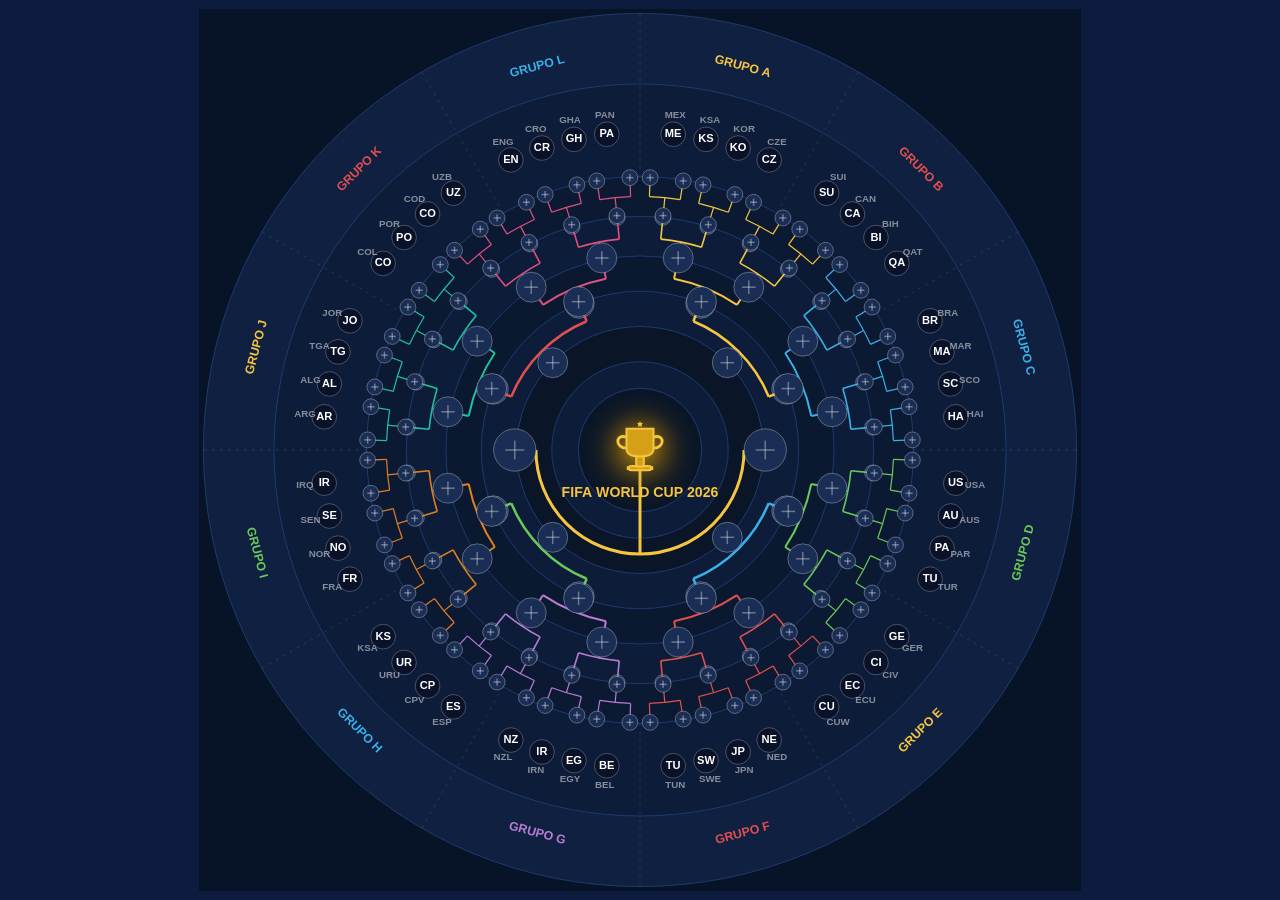
==== index.html @ 8f62feec "Add files via upload" ====
<!DOCTYPE html>
<html lang="pt-br">
<head>
<meta charset="UTF-8">
<meta name="viewport" content="width=device-width, initial-scale=1.0">
<title>Bracket Circular - Copa do Mundo</title>
<link rel="stylesheet" href="style.css">
</head>
<body>
<div class="page-wrapper">
  <canvas id="bracketCanvas"></canvas>
</div>
<script src="script.js"></script>
</body>
</html>
---- style.css ----
* {
  margin: 0;
  padding: 0;
  box-sizing: border-box;
}

body {
  background: #0d1b3e;
  display: flex;
  align-items: center;
  justify-content: center;
  min-height: 100vh;
  font-family: 'Arial', sans-serif;
  overflow: hidden;
}

.page-wrapper {
  display: flex;
  align-items: center;
  justify-content: center;
  width: 100vw;
  height: 100vh;
}

#bracketCanvas {
  display: block;
  cursor: default;
}
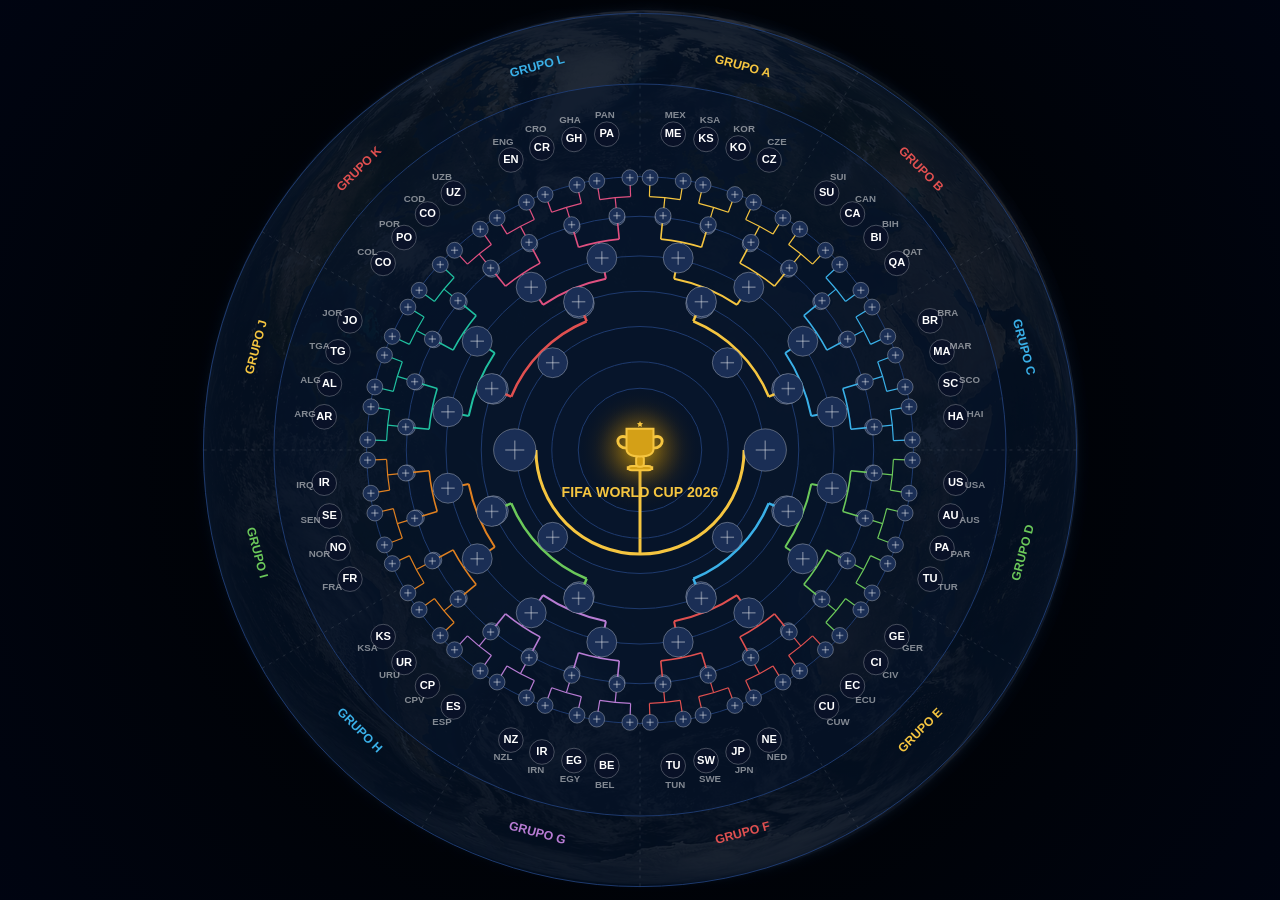
==== commit c821afe5: "add world" ====
--- a/index.html
+++ b/index.html
@@ -7,9 +7,18 @@
 <link rel="stylesheet" href="style.css">
 </head>
 <body>
+
+<!-- Globo girando — fica fixo atrás de tudo -->
+<div id="globeWrap">
+  <div id="globe">
+    <img src="world2.png" alt="Globe">
+  </div>
+</div>
+
 <div class="page-wrapper">
   <canvas id="bracketCanvas"></canvas>
 </div>
+
 <script src="script.js"></script>
 </body>
 </html>
--- a/style.css
+++ b/style.css
@@ -4,17 +4,75 @@
   box-sizing: border-box;
 }
 
+html, body {
+  width: 100%;
+  height: 100%;
+}
+
 body {
-  background: #0d1b3e;
+  background: #000;
   display: flex;
   align-items: center;
   justify-content: center;
   min-height: 100vh;
   font-family: 'Arial', sans-serif;
   overflow: hidden;
+  position: relative;
+}
+
+/* ── Globo girando ── */
+#globeWrap {
+  position: fixed;
+  inset: 0;
+  display: flex;
+  align-items: center;
+  justify-content: center;
+  z-index: 0;
+  pointer-events: none;
+  perspective: 900px;
+}
+
+#globe {
+  width: 100vmin;
+  height: 100vmin;
+  border-radius: 50%;
+  overflow: hidden;
+  animation: spinGlobe 60s linear infinite;
+  will-change: transform;
+  filter: brightness(0.5) saturate(0.85);
+}
+
+@keyframes spinGlobe {
+  from { transform: rotate(0deg);   }
+  to   { transform: rotate(360deg); }
+}
+
+#globe img {
+  width: 100%;
+  height: 100%;
+  object-fit: cover;
+  display: block;
+  border-radius: 50%;
+}
+
+/* Overlay escuro por cima do globo para suavizar */
+#globeWrap::after {
+  content: '';
+  position: fixed;
+  inset: 0;
+  background: radial-gradient(
+    circle at center,
+    rgba(0,0,0,0.10) 0%,
+    rgba(0,5,15,0.55) 60%,
+    rgba(0,5,20,0.85) 100%
+  );
+  pointer-events: none;
+  z-index: 1;
 }
 
 .page-wrapper {
+  position: relative;
+  z-index: 2;
   display: flex;
   align-items: center;
   justify-content: center;
@@ -23,6 +81,8 @@
 }
 
 #bracketCanvas {
+  position: relative;
   display: block;
   cursor: default;
+  z-index: 3;
 }
